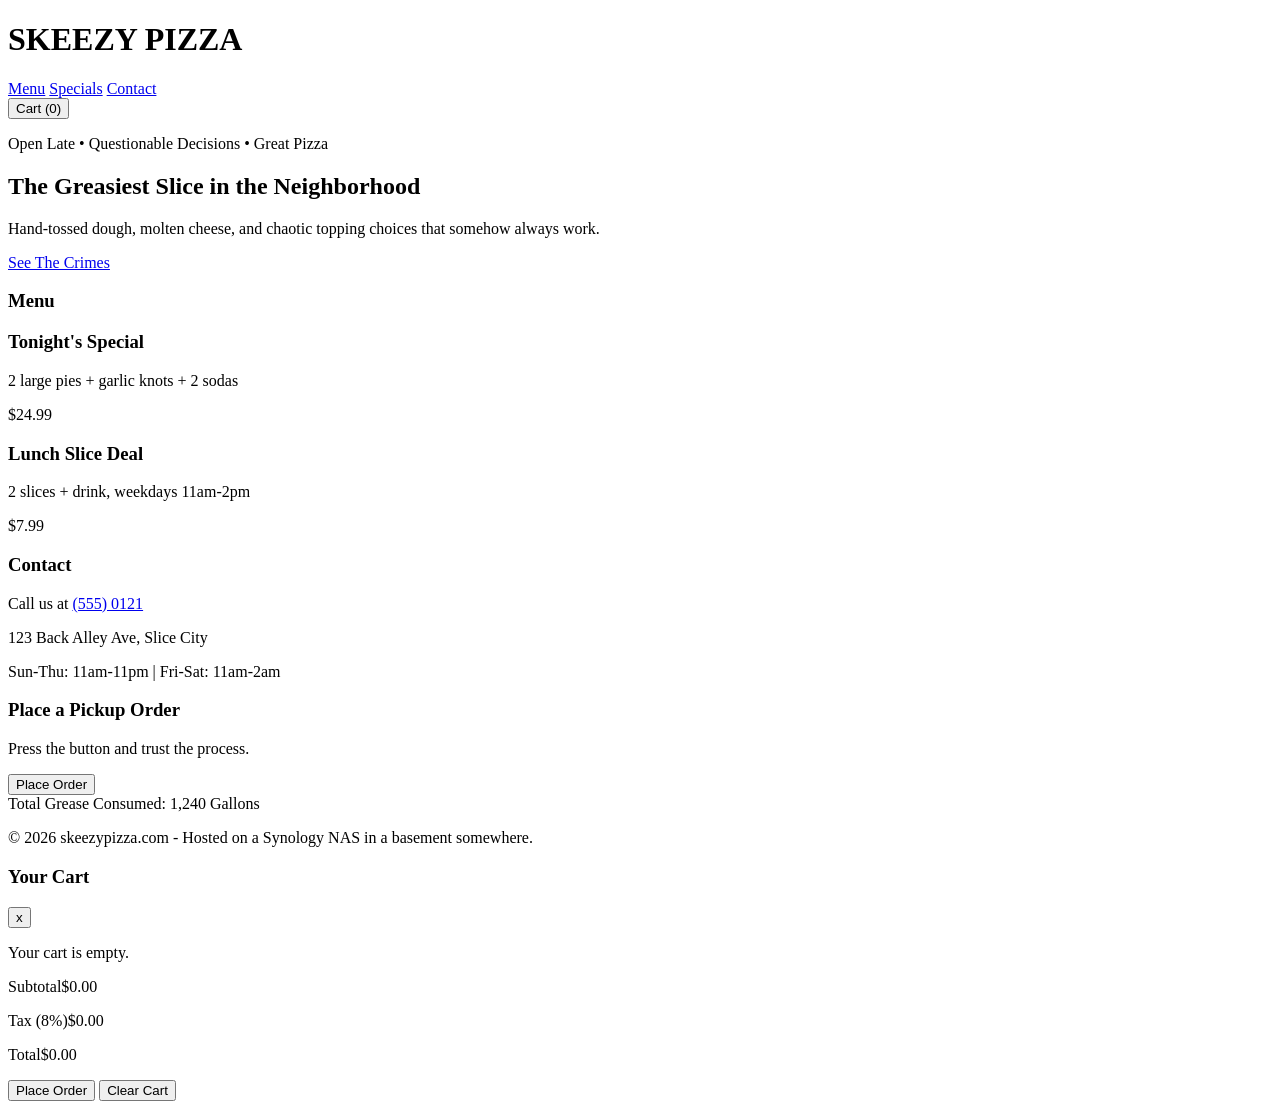
==== index.html @ 3d461512 "Updating files: 3 On branch main  Initial commit Changes to be committed: 	new file:   Skeezy-Pizza." ====
﻿<!DOCTYPE html>
<html lang="en">
<head>
    <meta charset="UTF-8">
    <meta name="viewport" content="width=device-width, initial-scale=1.0">
    <title>Skeezy Pizza | Greasy. Fast. Questionable.</title>
    <link rel="stylesheet" href="css/style.css">
    <script src="js/script.js"></script>
</head>
<body>
    <header class="site-header">
        <div class="container nav-wrap">
            <h1 class="logo" aria-label="Skeezy Pizza">SKEEZY PIZZA</h1>
            <nav class="main-nav" aria-label="Main navigation">
                <a href="#menu">Menu</a>
                <a href="#specials">Specials</a>
                <a href="#contact">Contact</a>
            </nav>
            <button class="cart-btn" id="cart-toggle" type="button" aria-label="Open cart" aria-controls="cart-modal" aria-expanded="false">
                Cart (<span id="cart-count">0</span>)
            </button>
        </div>
    </header>

    <main>
        <section class="hero" aria-labelledby="hero-title">
            <div class="container hero-content">
                <p class="eyebrow">Open Late • Questionable Decisions • Great Pizza</p>
                <h2 id="hero-title">The Greasiest Slice in the Neighborhood</h2>
                <p>Hand-tossed dough, molten cheese, and chaotic topping choices that somehow always work.</p>
                <a href="#menu" class="btn" id="hero-cta">See The Crimes</a>
            </div>
        </section>

        <section id="menu" class="menu">
            <div class="container">
                <h3>Menu</h3>
                <div class="menu-grid" id="menu-grid"></div>
            </div>
        </section>

        <section id="specials" class="specials">
            <div class="container specials-grid">
                <article>
                    <h3>Tonight's Special</h3>
                    <p>2 large pies + garlic knots + 2 sodas</p>
                    <p class="special-price">$24.99</p>
                </article>
                <article>
                    <h3>Lunch Slice Deal</h3>
                    <p>2 slices + drink, weekdays 11am-2pm</p>
                    <p class="special-price">$7.99</p>
                </article>
            </div>
        </section>

        <section id="contact" class="contact">
            <div class="container contact-grid">
                <div>
                    <h3>Contact</h3>
                    <p>Call us at <a href="tel:+15550121">(555) 0121</a></p>
                    <p>123 Back Alley Ave, Slice City</p>
                    <p>Sun-Thu: 11am-11pm | Fri-Sat: 11am-2am</p>
                </div>
                <div class="order-box">
                    <h3>Place a Pickup Order</h3>
                    <p>Press the button and trust the process.</p>
                    <button class="btn" id="order-btn" type="button">Place Order</button>
                </div>
            </div>
        </section>

        <div class="grease-stat">
            Total Grease Consumed: <span id="grease-count">1,240</span> Gallons
        </div>
    </main>

    <footer>
        <p>&copy; 2026 skeezypizza.com - Hosted on a Synology NAS in a basement somewhere.</p>
    </footer>

    <div class="cart-modal hidden" id="cart-modal" role="dialog" aria-modal="true" aria-labelledby="cart-title" aria-hidden="true">
        <div class="cart-panel" tabindex="-1">
            <div class="cart-header">
                <h3 id="cart-title">Your Cart</h3>
                <button class="cart-close" id="cart-close" type="button" aria-label="Close cart">x</button>
            </div>
            <ul class="cart-list" id="cart-list"></ul>
            <p class="cart-empty" id="cart-empty">Your cart is empty.</p>
            <div class="cart-totals">
                <p><span>Subtotal</span><span>$<span id="cart-subtotal">0.00</span></span></p>
                <p><span>Tax (8%)</span><span>$<span id="cart-tax">0.00</span></span></p>
                <p class="cart-grand"><span>Total</span><span>$<span id="cart-total">0.00</span></span></p>
            </div>
            <div class="cart-footer">
                <div class="cart-actions">
                    <button class="btn" id="cart-order-btn" type="button">Place Order</button>
                    <button class="btn clear-btn" id="cart-clear" type="button">Clear Cart</button>
                </div>
            </div>
        </div>
    </div>



</body>
</html>
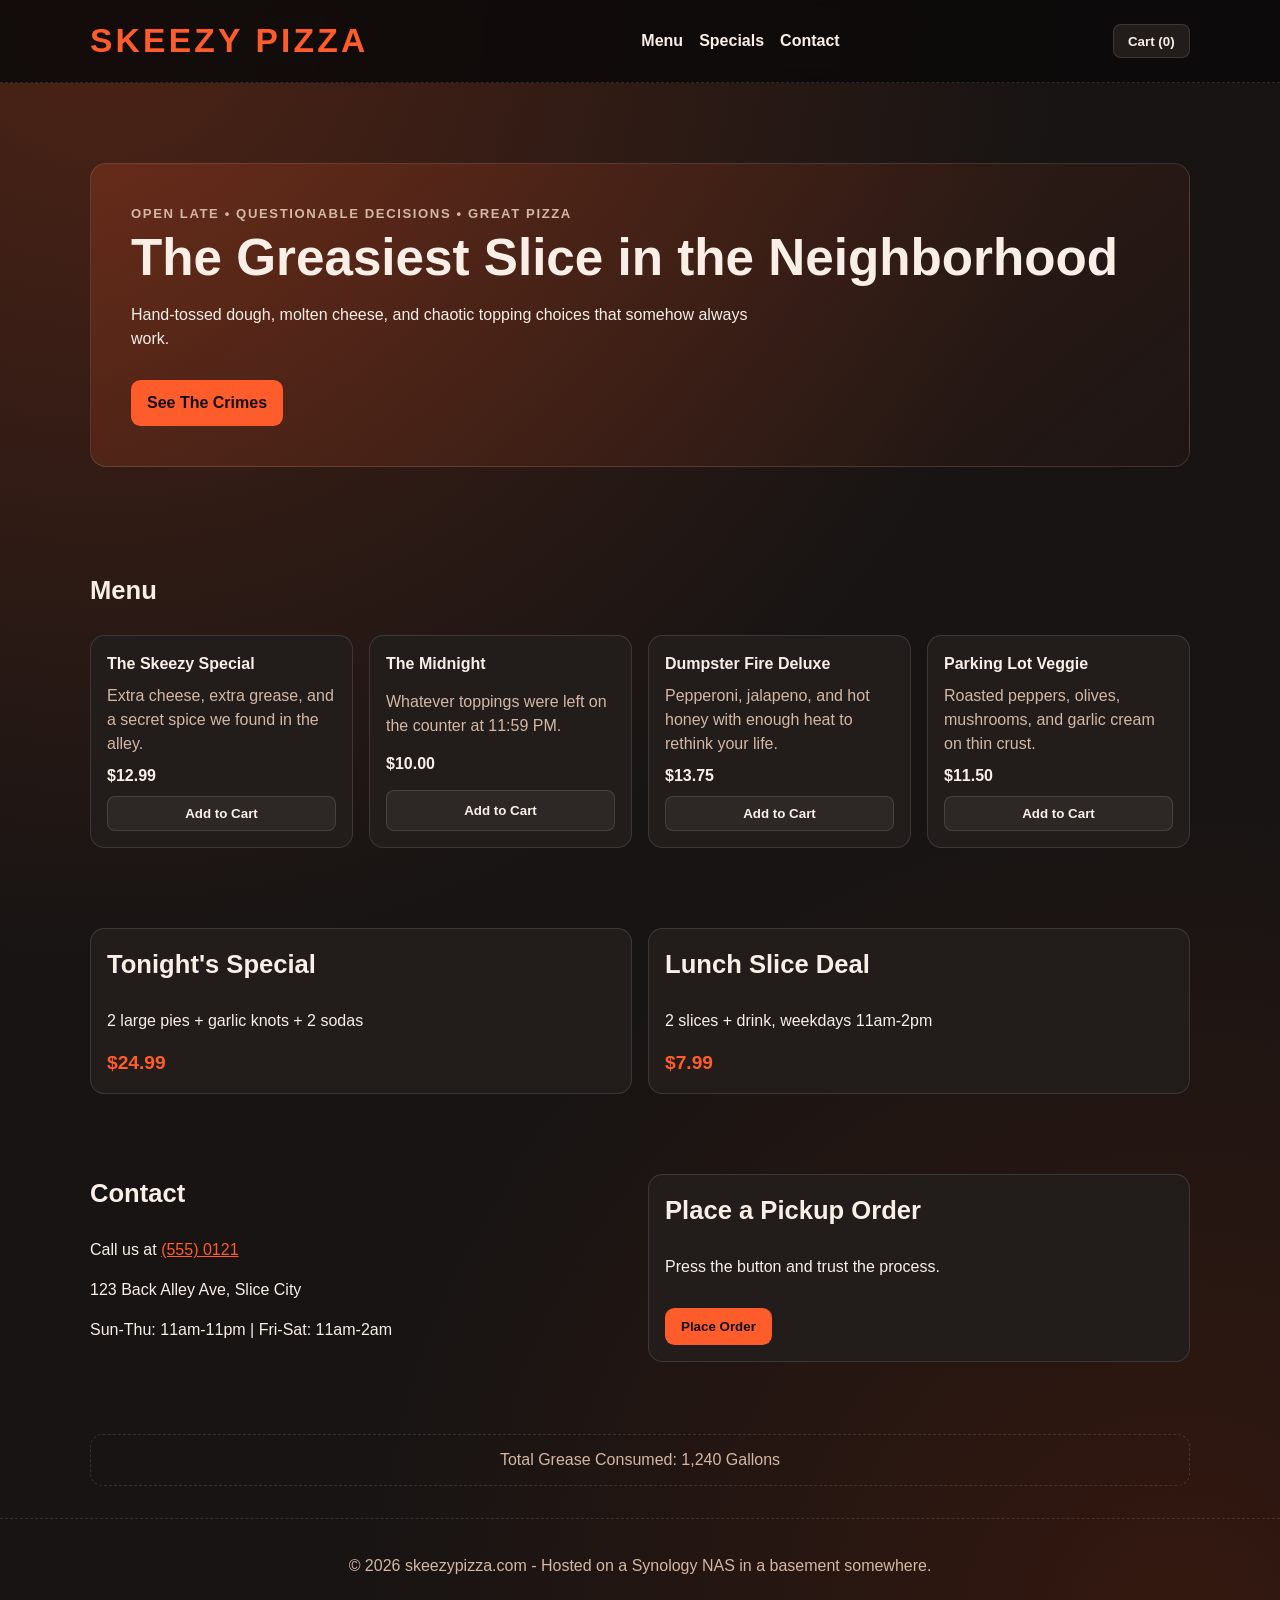
==== commit 81604a6b: "On branch main 	modified:   index.html" ====
--- a/index.html
+++ b/index.html
@@ -4,8 +4,8 @@
     <meta charset="UTF-8">
     <meta name="viewport" content="width=device-width, initial-scale=1.0">
     <title>Skeezy Pizza | Greasy. Fast. Questionable.</title>
-    <link rel="stylesheet" href="css/style.css">
-    <script src="js/script.js"></script>
+    <link rel="stylesheet" href="styles.css">
+    <script src="script.js" defer></script>
 </head>
 <body>
     <header class="site-header">
--- a/styles.css
+++ b/styles.css
@@ -0,0 +1,375 @@
+﻿* {
+    box-sizing: border-box;
+}
+
+:root {
+    --bg: #171413;
+    --panel: #221d1b;
+    --ink: #f9efe7;
+    --muted: #d4b7a5;
+    --accent: #ff5c2b;
+    --accent-strong: #ff3b00;
+    --line: rgba(255, 255, 255, 0.12);
+}
+
+body {
+    margin: 0;
+    background:
+        radial-gradient(circle at 8% 0%, #4d2316 0, transparent 48%),
+        radial-gradient(circle at 92% 100%, #34180f 0, transparent 42%),
+        var(--bg);
+    color: var(--ink);
+    font-family: "Trebuchet MS", "Segoe UI", sans-serif;
+    line-height: 1.5;
+}
+
+body.modal-open {
+    overflow: hidden;
+}
+
+.container {
+    width: min(1100px, 92vw);
+    margin: 0 auto;
+}
+
+.site-header {
+    position: sticky;
+    top: 0;
+    z-index: 5;
+    background: rgba(12, 10, 10, 0.88);
+    backdrop-filter: blur(8px);
+    border-bottom: 1px dashed var(--line);
+}
+
+.nav-wrap {
+    display: flex;
+    justify-content: space-between;
+    align-items: center;
+    padding: 1rem 0;
+    gap: 1rem;
+}
+
+.logo {
+    margin: 0;
+    letter-spacing: 0.2rem;
+    font-size: clamp(1.4rem, 4vw, 2.1rem);
+    color: var(--accent);
+    text-transform: uppercase;
+}
+
+.main-nav {
+    display: flex;
+    gap: 1rem;
+}
+
+.main-nav a {
+    color: var(--ink);
+    text-decoration: none;
+    font-weight: 700;
+}
+
+.main-nav a:hover,
+.main-nav a:focus-visible {
+    color: var(--accent);
+}
+
+.cart-btn {
+    border: 1px solid var(--line);
+    background: var(--panel);
+    color: var(--ink);
+    border-radius: 0.5rem;
+    padding: 0.55rem 0.9rem;
+    cursor: pointer;
+    font-weight: 700;
+}
+
+.hero {
+    padding: 5rem 0 4rem;
+}
+
+.hero-content {
+    background: linear-gradient(140deg, rgba(255, 92, 43, 0.18), rgba(255, 92, 43, 0.03));
+    border: 1px solid var(--line);
+    border-radius: 1rem;
+    padding: clamp(1.2rem, 4vw, 2.5rem);
+}
+
+.eyebrow {
+    margin: 0;
+    color: var(--muted);
+    font-weight: 700;
+    text-transform: uppercase;
+    letter-spacing: 0.1rem;
+    font-size: 0.82rem;
+}
+
+h2 {
+    margin: 0.4rem 0 0;
+    font-size: clamp(1.8rem, 5vw, 3.2rem);
+    line-height: 1.1;
+}
+
+.hero p {
+    max-width: 70ch;
+}
+
+.btn {
+    display: inline-block;
+    margin-top: 0.8rem;
+    border: none;
+    border-radius: 0.6rem;
+    padding: 0.7rem 1rem;
+    background: var(--accent);
+    color: #150d0b;
+    font-weight: 800;
+    text-decoration: none;
+    cursor: pointer;
+    transition: transform 120ms ease, background 120ms ease;
+}
+
+.btn:hover,
+.btn:focus-visible {
+    background: var(--accent-strong);
+    transform: translateY(-1px);
+}
+
+.btn:disabled {
+    opacity: 0.55;
+    cursor: not-allowed;
+    transform: none;
+}
+
+.menu,
+.specials,
+.contact {
+    padding: 2.5rem 0;
+}
+
+.menu h3,
+.specials h3,
+.contact h3 {
+    margin-top: 0;
+    font-size: 1.6rem;
+}
+
+.menu-grid {
+    display: grid;
+    grid-template-columns: repeat(auto-fit, minmax(210px, 1fr));
+    gap: 1rem;
+}
+
+.pizza-card {
+    background: var(--panel);
+    border: 1px solid var(--line);
+    border-radius: 0.9rem;
+    padding: 1rem;
+    display: grid;
+    gap: 0.5rem;
+}
+
+.pizza-card h4 {
+    margin: 0;
+}
+
+.pizza-card p {
+    color: var(--muted);
+    margin: 0;
+}
+
+.add-btn {
+    border: 1px solid var(--line);
+    background: rgba(255, 255, 255, 0.05);
+    color: var(--ink);
+    border-radius: 0.5rem;
+    padding: 0.55rem 0.7rem;
+    cursor: pointer;
+    font-weight: 700;
+}
+
+.add-btn:hover,
+.add-btn:focus-visible {
+    border-color: rgba(255, 92, 43, 0.6);
+    color: var(--accent);
+}
+
+.specials-grid,
+.contact-grid {
+    display: grid;
+    grid-template-columns: repeat(auto-fit, minmax(260px, 1fr));
+    gap: 1rem;
+}
+
+.specials-grid article,
+.order-box {
+    background: var(--panel);
+    border: 1px solid var(--line);
+    border-radius: 0.9rem;
+    padding: 1rem;
+}
+
+.special-price {
+    margin: 0;
+    color: var(--accent);
+    font-size: 1.2rem;
+    font-weight: 800;
+}
+
+.contact a {
+    color: var(--accent);
+}
+
+.grease-stat {
+    margin: 2rem auto;
+    width: min(1100px, 92vw);
+    text-align: center;
+    padding: 0.8rem;
+    border: 1px dashed var(--line);
+    border-radius: 0.8rem;
+    color: var(--muted);
+}
+
+footer {
+    border-top: 1px dashed var(--line);
+    text-align: center;
+    padding: 1.2rem 1rem 2rem;
+    color: var(--muted);
+}
+
+.cart-modal {
+    position: fixed;
+    inset: 0;
+    background: rgba(0, 0, 0, 0.6);
+    display: grid;
+    place-items: center;
+    padding: 1rem;
+    z-index: 10;
+}
+
+.hidden {
+    display: none;
+}
+
+.cart-panel {
+    width: min(520px, 100%);
+    background: #1d1a19;
+    border: 1px solid var(--line);
+    border-radius: 0.9rem;
+    padding: 1rem;
+}
+
+.cart-header,
+.cart-footer,
+.cart-row {
+    display: flex;
+    justify-content: space-between;
+    align-items: center;
+    gap: 0.75rem;
+}
+
+.cart-header h3 {
+    margin: 0;
+}
+
+.cart-close,
+.remove-btn {
+    border: 1px solid var(--line);
+    background: transparent;
+    color: var(--ink);
+    border-radius: 0.45rem;
+    padding: 0.35rem 0.55rem;
+    cursor: pointer;
+}
+
+.qty-controls {
+    display: inline-flex;
+    align-items: center;
+    gap: 0.35rem;
+}
+
+.qty-btn {
+    border: 1px solid var(--line);
+    background: transparent;
+    color: var(--ink);
+    border-radius: 0.45rem;
+    padding: 0.2rem 0.45rem;
+    cursor: pointer;
+    min-width: 2rem;
+}
+
+.qty-value {
+    min-width: 1.4rem;
+    text-align: center;
+    font-weight: 700;
+}
+
+.cart-list {
+    list-style: none;
+    padding: 0;
+    margin: 1rem 0;
+    display: grid;
+    gap: 0.6rem;
+}
+
+.cart-row {
+    border-bottom: 1px dashed var(--line);
+    padding-bottom: 0.5rem;
+}
+
+.item-name {
+    font-weight: 700;
+}
+
+.item-sub {
+    color: var(--muted);
+    font-size: 0.88rem;
+}
+
+.cart-empty {
+    margin: 1rem 0;
+    color: var(--muted);
+}
+
+.cart-totals {
+    border-top: 1px dashed var(--line);
+    border-bottom: 1px dashed var(--line);
+    padding: 0.7rem 0;
+    margin-bottom: 0.9rem;
+}
+
+.cart-totals p {
+    margin: 0.25rem 0;
+    display: flex;
+    justify-content: space-between;
+    color: var(--muted);
+}
+
+.cart-grand {
+    font-weight: 800;
+    color: var(--ink);
+}
+
+.clear-btn {
+    margin-top: 0;
+}
+
+.cart-actions {
+    display: inline-flex;
+    gap: 0.5rem;
+    margin-left: auto;
+}
+
+.flicker {
+    opacity: 0.3;
+    text-shadow: none;
+}
+
+@media (max-width: 640px) {
+    .nav-wrap {
+        flex-direction: column;
+        align-items: flex-start;
+    }
+
+    .hero {
+        padding-top: 2.8rem;
+    }
+}
